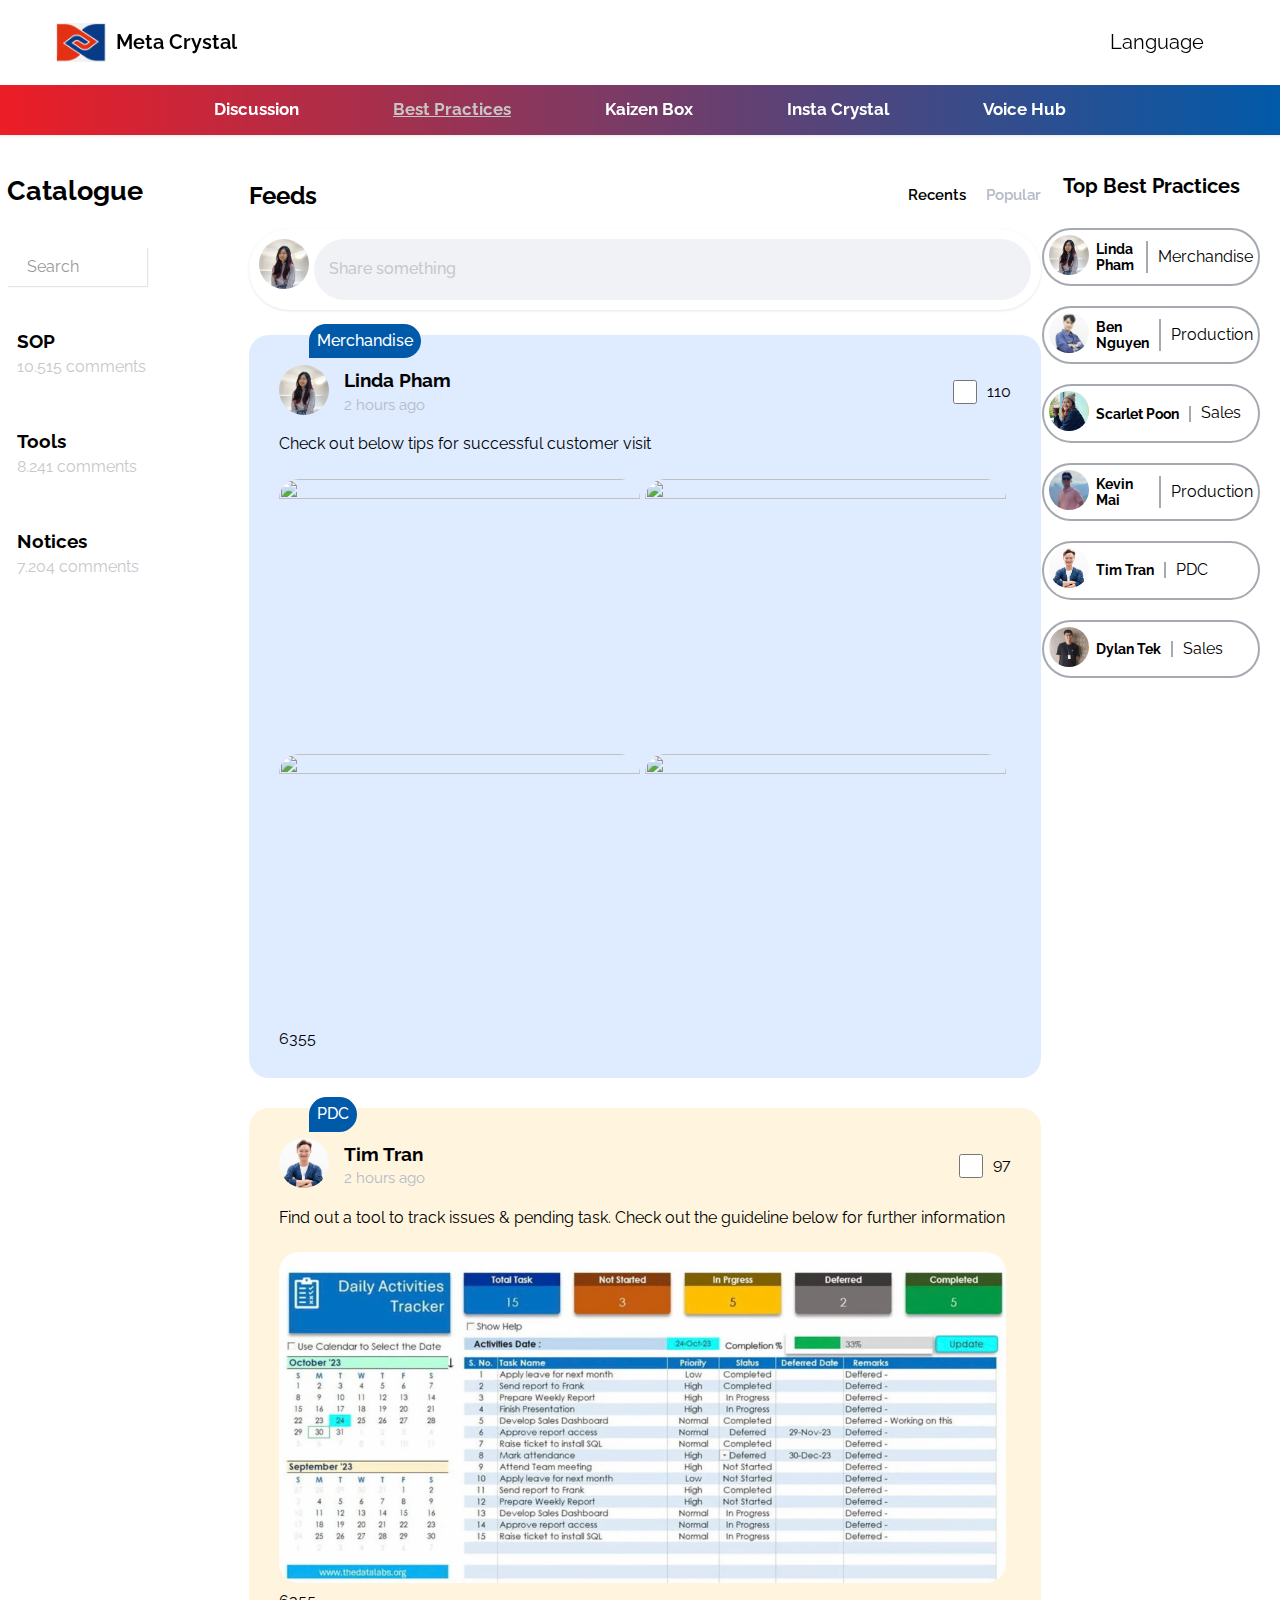
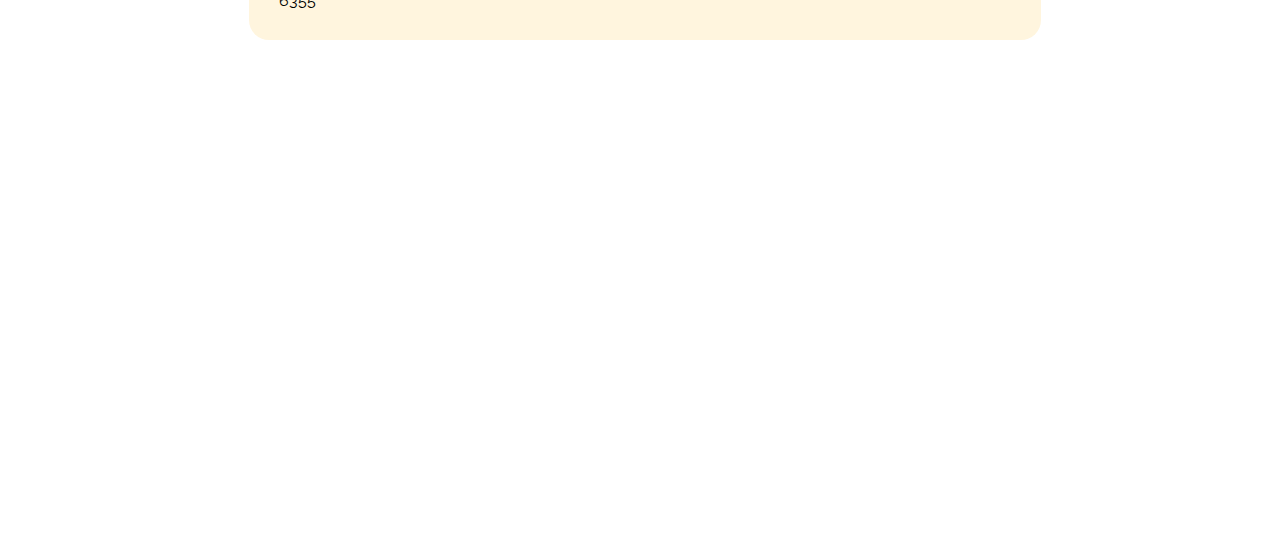
==== bestpr.html @ 057460f2 "demo" ====
<!DOCTYPE html>
<html lang="en">
<head>
    <meta charset="UTF-8">
    <meta name="viewport" content="width=device-width, initial-scale=1.0">
    <title>Meta Crystal</title>
    <link rel="stylesheet" href="./assets/bootstrap/bootstrap.min.css">
    <link rel="preconnect" href="https://fonts.googleapis.com">
    <link rel="stylesheet" href="https://cdnjs.cloudflare.com/ajax/libs/font-awesome/6.5.2/css/all.min.css" integrity="sha512-SnH5WK+bZxgPHs44uWIX+LLJAJ9/2PkPKZ5QiAj6Ta86w+fsb2TkcmfRyVX3pBnMFcV7oQPJkl9QevSCWr3W6A==" crossorigin="anonymous" referrerpolicy="no-referrer" />
    <link rel="preconnect" href="https://fonts.gstatic.com" crossorigin>
    <link href="https://fonts.googleapis.com/css2?family=Raleway:ital,wght@0,100..900;1,100..900&display=swap" rel="stylesheet">
    <link rel="stylesheet" href="./assets/css/reset.css">
    <link rel="stylesheet" href="./assets/css/base.css">
    <link rel="stylesheet" href="./assets/css/style2.css">
</head>
<body>
    <header class="header">
        <div class="header-top">
            <div class="inner-logo">
                <a href="#">
                    <img src="./assets/images/png-transparent-isight-vision-care-crystal-group-business-crystal-industrial-bangladesh-private-limited-manufacturing-business-blue-angle-text.png" alt="logo">
                    <span>Meta Crystal</span>
                </a>
            </div>
            <div class="inner-menu">
                <ul>
                    <li>
                        <a href="#">
                            <i class="fa-solid fa-magnifying-glass"></i>
                        </a>
                    </li>
                    <li>
                        <a href="#">
                            <i class="fa-regular fa-bell"></i>
                        </a>
                    </li>
                    <li>
                        <a href="#">
                            <i class="fa-regular fa-user"></i>
                        </a>
                    </li>
                    <li>
                        <a href="#">
                            <i class="fa-solid fa-gear"></i>           
                        </a>
                    </li>
                    <li>
                        <a href="#">
                            <span>Language</span>
                        </a>
                    </li>
                </ul>
            </div>
        </div>
        <div class="header-main">
            <div class="container">
                <div class="inner-wrap">
                    <a href="./index.html">Discussion</a>
                    <a href="#">Best Practices</a>
                    <a href="./idea.html">Kaizen Box</a>
                    <a href="./moment.html">Insta Crystal</a>
                    <a href="#">Voice Hub</a>
                </div>
            </div>
        </div>
    </header>


    <div class="section-main">
        <div class="container-2">
            <div class="inner-menu">
                <div class="wrapper">
                    <h2 class="title">Catalogue</h2>
                    <a href="#" class="look-up">
                        <i class="fa-solid fa-magnifying-glass"></i>
                        <span>Search</span>
                    </a>
                    <div class="list-trend">
                        <div class="box-trend">
                            <div class="box-inf">
                                <a href="#">
                                    <i class="fa-solid fa-industry"></i>
                                </a>
                                <div class="box-decs">
                                    <h3 class="inner-title">SOP</h3>
                                    <div class="num-cmt">10.515 comments</div>
                               </div>
                            </div>
                        </div>
                        
                        <div class="box-trend">
                            <div class="box-inf">
                                <a href="#">
                                    <i class="fa-solid fa-wrench"></i>                                </a>
                                <div class="box-decs">
                                    <h3 class="inner-title">Tools</h3>
                                    <div class="num-cmt">8.241 comments</div>
                               </div>
                            </div>
                        </div>
        
                        <div class="box-trend">
                            <div class="box-inf">
                                <a href="#">
                                    <i class="fa-solid fa-note-sticky"></i>                                </a>
                                <div class="box-decs">
                                    <h3 class="inner-title">Notices</h3>
                                    <div class="num-cmt">7.204 comments</div>
                               </div>
                            </div>
                        </div> 
                    </div>         
                </div>
            </div>

            <div class="section-one">
                <!-- <div class="container-2"> -->
                    <div class="main">
                        <div class="header-sec">
                            <h2>Feeds</h2>
                            <div class="header-sm">
                                <h3>Recents</h3>
                                <h3>Popular</h3>
                            </div>
                        </div>
                        <div class="content">
                            <div class="user user-ask">
                                <a href="#">
                                    <img src="./assets/images/kl.png" alt="">
                                </a>
                                <div class="inner-icon">
                                    <i class="fa-solid fa-pencil"></i>
                                </div>
                                <div class="writer"> 
                                    <div class="inner-content"> 
                                        <p class="content">Share something</p> 
                                    </div>
                                </div>
                            </div>
                            <div class="wrapper">
                                <div class="catalogue">
                                    Merchandise
                                </div>
                                <div class="content-top">
                                    <div class="user-infor">
                                        <a href="#">
                                            <img src="./assets/images/kl.png" alt="">
                                        </a>
                                        <div class="user-box">
                                            <div class="name">Linda Pham</div>
                                            <div class="time">2 hours ago</div>
                                        </div>
                                    </div>
                                    <div class="user-vote">
                                        <input type="checkbox" class="voter" name="vote">
                                        <div class="number-vote">110</div>
                                    </div>
                                </div>
                                <div class="user-post">
                                    <!-- <h2 class="inner-title">Hello Crystal</h2> -->
                                    <p class="content-post">Check out below tips for successful customer visit​</p>
                                    <div class="photo-post">
                                        <div class="photo">
                                            <img src="./assets/images/best-pr1-1.jpg" alt="">
                                        </div>
                                        <div class="photo">
                                            <img src="./assets/images/best-pr-1-2.png" alt="">
                                        </div>
                                    </div>
                                    <div class="photo-post">
                                        <div class="photo">
                                            <img src="./assets/images/best-pr-1-3.jpg" alt="">
                                        </div>
                                        <div class="photo">
                                            <img src="./assets/images/best-pr-1-4.jpg" alt="">
                                        </div>
                                    </div>

                                    <div class="num-contact">
                                        <div class="eye">
                                            <i class="fa-solid fa-eye"></i>
                                            <span>6355</span>
                                        </div>
                                    </div>

                                </div>
                            </div>

                            <div class="wrapper">
                                <div class="catalogue">
                                    PDC
                                </div>
                                <div class="content-top">
                                    <div class="user-infor">
                                        <a href="#">
                                            <img src="./assets/images/Tim_Tran.png" alt="">
                                        </a>
                                        <div class="user-box">
                                            <div class="name">Tim Tran</div>
                                            <div class="time">2 hours ago</div>
                                        </div>
                                    </div>
                                    <div class="user-vote">
                                        <input type="checkbox" class="voter" name="vote">
                                        <div class="number-vote">97</div>
                                    </div>
                                </div>
                                <div class="user-post">
                                    <!-- <h2 class="inner-title">Hello Crystal</h2> -->
                                    <p class="content-post">Find out a tool to track issues & pending task​. Check out the guideline below for further information</p>
                                    <div class="photo-post">
                                        <div class="photo">
                                            <img src="./assets/images/best-pr-2-1.png" alt="">
                                        </div>
                                    </div>

                                    <div class="num-contact">
                                        <div class="eye">
                                            <i class="fa-solid fa-eye"></i>
                                            <span>6355</span>
                                        </div>
                                    </div>

                                </div>
                            </div>

                            
        
                        </div>
        
                    </div>
                <!-- </div> -->        
            </div>


            <div class="side-bar">
                <div class="wrapper">
                            <h2 class="chart-top">
                                Top Best Practices
                            </h2>
                            <div class="chart-content">
                                <ul>
                                    <li class="user-chart">
                                        <a href="#">
                                            <img src="./assets/images/kl.png" alt="">
                                        </a>
                                        <span class="name"> Linda Pham</span>
                                        <span class="inner-title">Merchandise</span>
                                    </li>
        
                                    <li class="user-chart">
                                        <a href="#">
                                            <img src="./assets/images/Ben.png" alt="">
                                        </a>
                                        <span class="name"> Ben Nguyen</span>
                                         <span class="inner-title">Production</span>
                                    </li>
        
                                    <li class="user-chart">
                                        <a href="#">
                                            <img src="./assets/images/Scarlet.png" alt="">
                                        </a>
                                            <span class="name"> Scarlet Poon</span>
                                            <span class="inner-title">Sales</span>
                                    </li>
        
                                    <li class="user-chart">
                                        <a href="#">
                                            <img src="./assets/images/Kevin Mai.png" alt="">
                                        </a>
                                            <span class="name"> Kevin Mai</span>
                                            <span class="inner-title">Production</span>
                                    </li>
        
                                    <li class="user-chart">
                                        <a href="#">
                                            <img src="./assets/images/Tim_Tran.png" alt="">
                                        </a>
                                            <span class="name"> Tim Tran</span>
                                            <span class="inner-title">PDC</span>
                                    </li>
        
                                    <li class="user-chart">
                                        <a href="#">
                                            <img src="./assets/images/Dylan Tek.png" alt="">
                                        </a>
                                            <span class="name"> Dylan Tek</span>
                                            <span class="inner-title">Sales</span>
                                    </li>
                                </ul>       
                            </div>
                    </div>
                </div>
            </div>

            
        </div>
    </div>




    <!-- end section-one -->


    <!-- sidebar -->

    <aside class="sidebar">

    </aside>

    <!-- end sidebar -->

    <!-- foot -->

    <footer class="footer">

    </footer>

    <!-- end foot -->





    <script src="./assets/bootstrap/jquery.slim.min.js"></script>   
    <script src="./assets/bootstrap/bootstrap.bundle.min.js"></script>
</body>
</html>
---- assets/css/base.css ----
@import url('https://fonts.googleapis.com/css2?family=Raleway:ital,wght@0,100..900;1,100..900&display=swap');
:root {
    --color1: rgb(236,29,38);
    --color2: rgb(1,90,169);
    --font: "Raleway", sans-serif;
}
* {
    font-family: var(--font);
    text-decoration: none;
    box-sizing: border-box;
} 

.container {
    max-width: 1290px;
    width: 100%;
    margin: auto;
    padding: -1px 190px;
}

.container-2 {
    max-width: 1400px;
    width: 100%;
    margin: auto;
}


ul {
    list-style-type: none;
    padding: 0;
    margin: 0;
}

.header {
    margin-top: 0;
    z-index: 1;
}

.header {
    display: block;
    box-shadow: 0 1px 3px 0 rgba(0, 0, 0, 0.1);
    position: fixed;
    width: 100%;
    top: 0;
    right: 0;
    left: 0;
}

.header .header-top {
    height: 85px;
    background: #fff;
    display: flex;
    justify-content: space-between;
    align-items: center;
    width: 100%;
    margin: auto;
    padding: 0 56px;
    box-shadow: 0 1px 3px 0 rgba(0, 0, 0, 0.1);
}

.header-top .inner-logo a {
    display: flex;
    justify-content: center;
    align-items: center;
    font-size: 20px;
    font-weight: 650;
    color: black;
}

.header-top img {
    max-width: 100%;
    width: 50px;
    height: auto;
    margin-right: 10px;
}

.header .inner-menu ul {
    display: flex;
}

.header .inner-menu ul li {
    padding: 0 20px;
}

.header .inner-menu ul li a {
    font-size: 25px;
    color: black;
}

.header .inner-menu ul li a:hover {
    color: #c6c5c5;
}

.header .inner-menu ul li:nth-child(5) a {
    font-size: 20px;
}

.header-main {
    height: 50px;
    background: linear-gradient(90deg, var(--color1), var(--color2));
    display: flex;
    text-align: center;
}

.header .header-main .inner-wrap a {
    padding: 0 45px;
    font-weight: 700;
    font-size: 17px;
    color: #fff;
}

.header .header-main .inner-wrap a:hover {
    text-decoration: underline;
    color: #c6c5c5;
}


/* user */

.user img {
    width: 50px;
    height: 50px;
    object-fit: cover;
    border-radius: 50%;
    margin-right: 5px;
}

.user .inner-content {
    background: rgb(240,242,246);
    border-radius: 37px;
    padding: 5px 15px;
    margin-bottom: 10px;
}

.user .writer .name {
    font-weight: 700;
    font-size: 16px;
    margin-bottom: 7px;
    margin-top: 8px;
}

.user i {
    color: var(--color1);
    font-size: 18px;
    margin-bottom: 5px;
}

.user span {
    color: var(--color1);

}



.user-ask {
    display: flex;
    background: #fff;
    border-radius: 100px;
    padding: 10px 10px 0 10px;
    width: 100%;
    box-shadow: 0 1px 3px 0 rgba(0, 0, 0, 0.1);
    margin-bottom: 25px;

}

.user-ask .inner-content {
    width: 100%;
}

.user-ask .writer {
    width: 100%;
}

.user-ask .user-ask {
    width: 100%;
}

.user-ask .content {
    width: 100%;
    color: #c8c8c8;
    font-weight: 500;
}


/* end user */

.user-infor {
    display: flex;
    align-items: center;
}

.user-infor img {
    width: 50px;
    height: 50px;
    object-fit: cover;
    border-radius: 50%;
    margin-right: 15px;
}

.user-infor .name {
    font-weight: 700;
    font-size: 19px;
    margin-bottom: 5px;
}

.user-infor .time {
    font-size: 15px;
    color: #b5bac7;
}

/* .user-post .inner-title {
    text-align: center;
    font-size: 30px;
} */






/* .user-chart a {
    display: flex;
    align-items: center;
}

.user-chart a img {
    width: 45px;
    height: 45px;
    object-fit: cover;
    border-radius: 50%;
    margin-right: 15px;
}

.user-chart .name {
    font-weight: 700;
    font-size: 19px;
}

.user-chart a {
    color: black;
    margin-left: 22px;
}

.user-chart .inner-title {
    font-size: 20px;
    text-align: center;
} */



.user-cmt {
    margin-top: 15px;
    display: flex;
    background: #fff;
    border-radius: 100px;
    padding: 10px 10px 0 10px;
    width: 100%;
    box-shadow: 0 1px 3px 0 rgba(0, 0, 0, 0.1);

}

.user-cmt .inner-content {
    width: 100%;
}

.user-cmt .writer {
    width: 100%;
}

.user-cmt .user-ask {
    width: 100%;
}

.user-cmt .content {
    width: 100%;
    color: #c8c8c8;
    font-weight: 500;
}
---- assets/css/style2.css ----
.header-main .inner-wrap a:nth-child(2){
    text-decoration: underline;
    color: #c6c5c5;
}

.section-one .main {
    max-width: 900px;
    width: 100%;
    margin: 0 19px;
    padding: 20px 0 0 30px;
}


.section-one {
    margin-top: 7px;
}

.section-one .wrapper {
    margin-top: 10px;
    border-radius: 20px;
    padding: 30px;
    background: #dfebff;
    position: relative;
    margin-bottom: 30px;
}

.section-one .wrapper:nth-child(3){
    background-color: #fff5de;
}

.section-one .wrapper:nth-child(4){
    background-color: #e4b5b4;
}


.section-one .catalogue {
    position: absolute;
    left: 60px;
    top: -11px;
    background: var(--color2);
    padding: 8px;
    border-radius: 30px 30px 30px 0;
    font-weight: 500;
    color: #fff;
    overflow: visible;
}

.section-one .content-top  {
    display: flex;
    justify-content: space-between;
}

.section-one .user-vote {
    display: flex;
    align-items: center;
}

.section-one .voter {
    width: 24px;
    height: 24px;
}

.section-one .number-vote {
    margin-left: 10px;
    font-size: 16px;
}

.section-one .photo-post {
    margin-top: 25px;
    display: flex;
}

.section-one .photo {
    width: calc(100%/2 - 5px);
    margin-right: 5px;
    margin-bottom: 5px;
}

.section-one .photo-post:nth-child(2) {
    margin-bottom: 0;
}

.section-one .photo-post:nth-child(3) {
    margin-top: 0;

}

.user-post .photo img {
    width: 100%;
    object-fit: cover;
    border-radius: 20px;
    aspect-ratio: 4/3;
}

.user-post .photo:nth-child(3) img {
    aspect-ratio: 4/3;
    height: 245px;
    width: auto;
}

.section-one .wrapper:nth-child(3) .photo {
    width: 100%;
}

.section-one .wrapper:nth-child(3) .photo img {
    width: 100%;
    aspect-ratio: 2.2/1;
    object-fit: cover;
}

.section-one .header-sec h2 {
    font-size: 24px;
}

.section-one .header-sec h3 {
    font-size: 15px;
    color: #b5bac7;
    margin-left: 20px;
    font-weight: 600;
}

.section-one .header-sec h3:nth-child(1){
    color: black;
}

.section-one .header-sec {
    display: flex;
    justify-content: space-between;
    align-items: center;
}

.section-one .header-sm {
    display: flex;
}

.section-one .sidebar {
    overflow: auto;
    border: 1px dashed #d3d3d3;
    margin-left: 10px;
    width: calc(25% - 5px);
    padding-top: 42px;
    height: 520px;
}

.section-one .chart-top {
    position: absolute;
    top: 183px;
    right: 173px;
    background: var(--color1);
    padding: 8px;
    border-radius: 30px;
    font-weight: 500;
    color: #fff;
    font-size: 20px;
}

.section-one .sidebar ul {
    text-align: center;
}

.user-cmt {
    margin-top: 15px;
    display: flex;
    background: #fff;
    border-radius: 100px;
    padding: 10px 10px 0 10px;
    width: 100%;
    box-shadow: 0 1px 3px 0 rgba(0, 0, 0, 0.1);

}

.user-cmt .inner-content {
    width: 100%;
}

.user-cmt .writer {
    width: 100%;
}

.user-cmt .user-ask {
    width: 100%;
}

.user-cmt .content {
    width: 100%;
    color: #c8c8c8;
    font-weight: 500;
}





.section-main {
    margin-top: 135px;
}

.section-main .container-2 {
    display: flex;

}

.section-main .inner-menu {
    max-width: 200px;
    width: 100%;
    background: #fff;
    height: 100%;
    top: 135px;
    left: 0;
    padding: 30px 7px;
    height: 2000px;
    position: sticky;
}
/* background: rgb(244,244,244); */

.section-main .sidebar {
    max-width: 333px;
    width: 100%;
    background: #fff;
    position: fixed;
    height: 500px;
    /* top: 135px;
    right: 0; */
    overflow: auto;
    /* border: 2px solid #a5aab1; */

}

.section-main .section-one {
    max-width: 1100px;
    width: 100%;
    /* background: rgb(245, 244, 244); */
    /* box-shadow: 1px 1px 1px 0px rgba(0, 0, 0, 0.1); */
}


.section-main .inner-menu h2 {
    width: 100%;
    height: 73px;
    font-size: 27px;
    font-weight: 700;
    padding: 10px 10px 0 0;
    margin: 0 0 20px 0;
}

.section-main .inner-menu .look-up {
    box-shadow: 1px 1px 1px 0px rgba(0, 0, 0, 0.1);
    padding: 10px;
    padding-right: 165px;
    margin-bottom: 10px;
    color: #99999a;
}

.section-main .inner-menu .look-up span {
    margin-left: 10px;
}


.section-main .inner-menu h2 {
    width: 100%;
    height: 73px;
    font-size: 27px;
    font-weight: 700;
    padding: 10px 10px 0 0;
    margin: 0 0 20px 0;
}

.section-main .inner-menu .look-up {
    box-shadow: 1px 1px 1px 0px rgba(0, 0, 0, 0.1);
    padding: 10px;
    padding-right: 68px;
    margin-bottom: 10px;
    color: #99999a;
}

.section-main .inner-menu .look-up span {
    margin-left: 10px;
}

.section-main .list-trend .box-trend {
    margin-top: 50px;
    display: flex;
    justify-content: space-between;
    align-items: center;
}

.section-main .list-trend .box-inf {
    display: flex;
    align-items: center;
}

.section-main .list-trend .box-inf a i {
    font-size: 40px;
    margin-right: 10px;
    color:  #b3c7e4;
}

.section-main .box-decs .inner-title {
    margin: 5px 0;
}

.section-main .box-decs .num-cmt {
    color: #c8c8c8;
}




.side-bar .wrapper {
    padding: 23px 20px;
}

.chart-top {
    font-size: 20px;
    text-align: center;
    margin-bottom: 30px;
}

.user-chart {
    display: flex;
    align-items: center;
    border: 2px solid #a5aab1;
    border-radius: 40px;
    padding: 5px;
    margin-bottom: 20px;
}

.user-chart a img {
    width: 40px;
    height: 40px;
    object-fit: cover;
    border-radius: 50%;
    margin-right: 7px;
}

.user-chart .name {
    font-weight: 700;
    margin-right: 10px;
    border-right: 2px solid #a5aab1;
    padding-right: 10px;
    font-size: 14px;
}

.user-chart .inner-title {
    font-size: 16px;
}
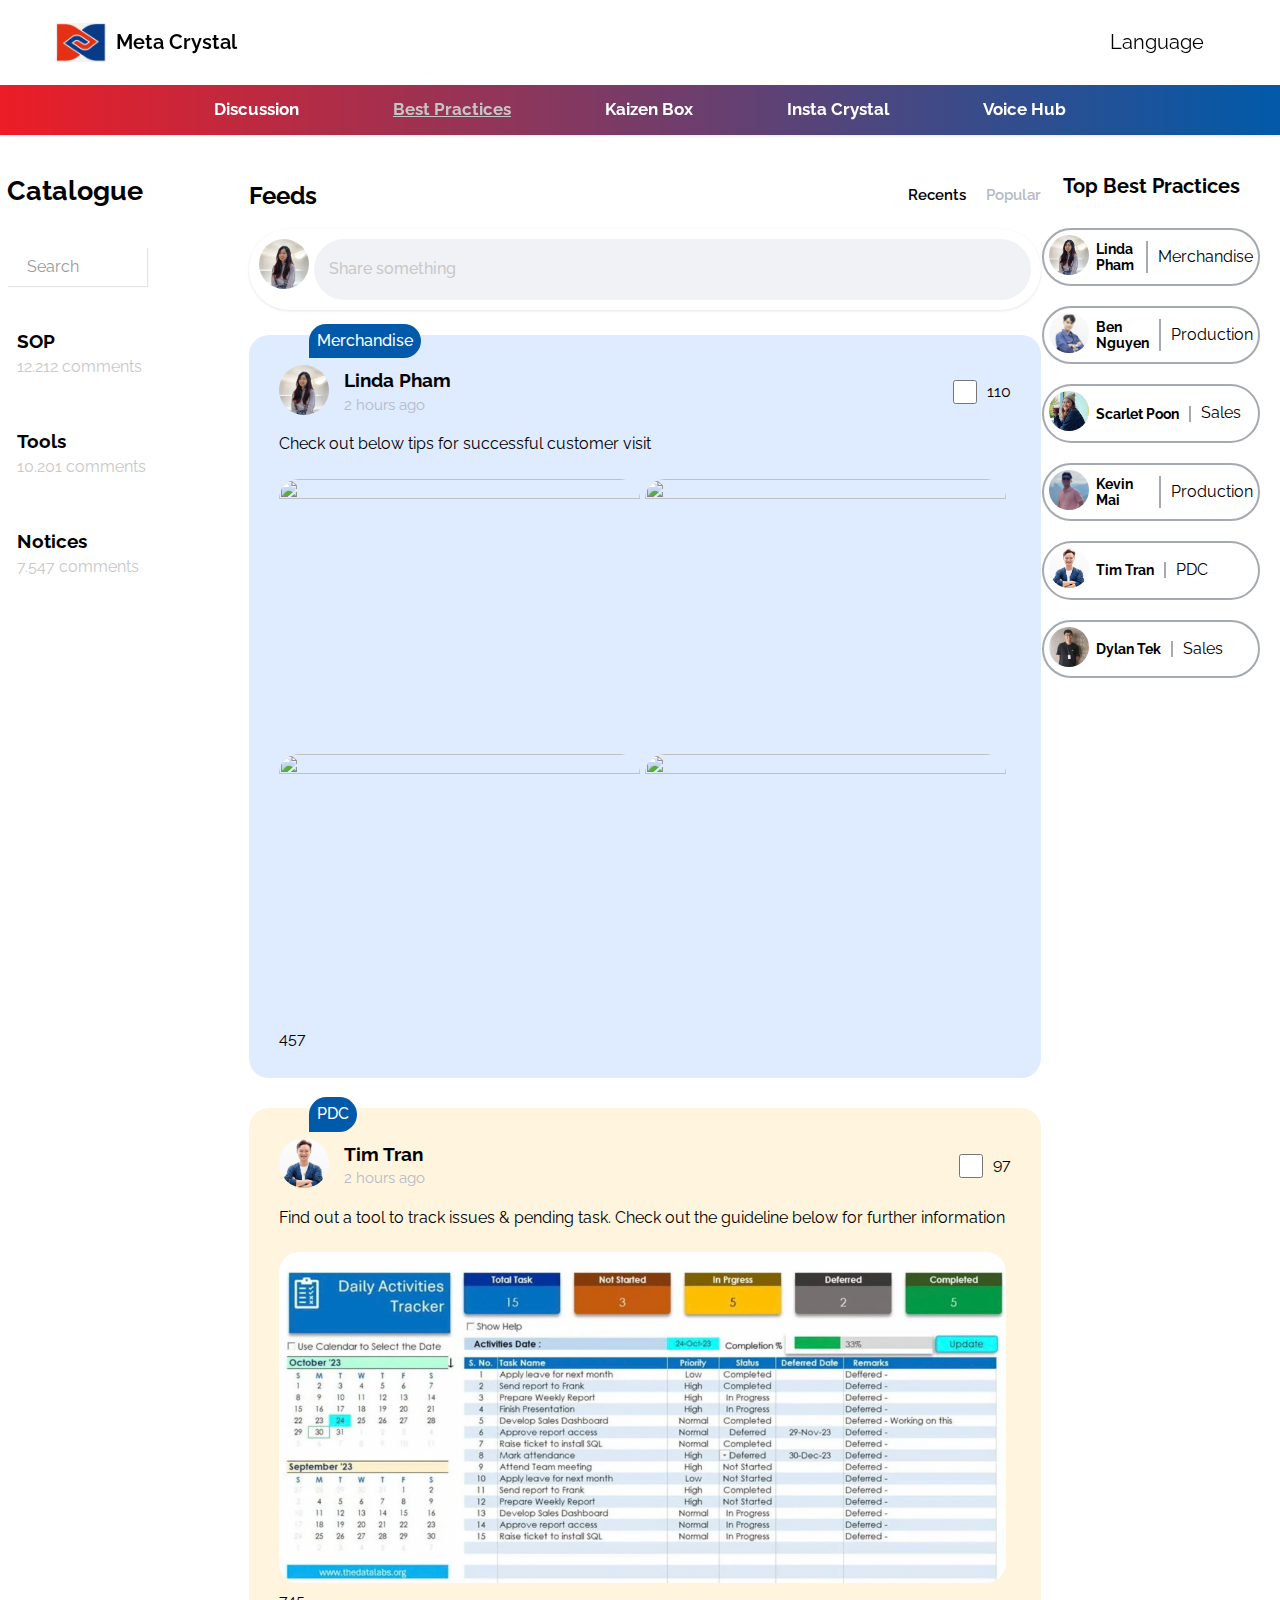
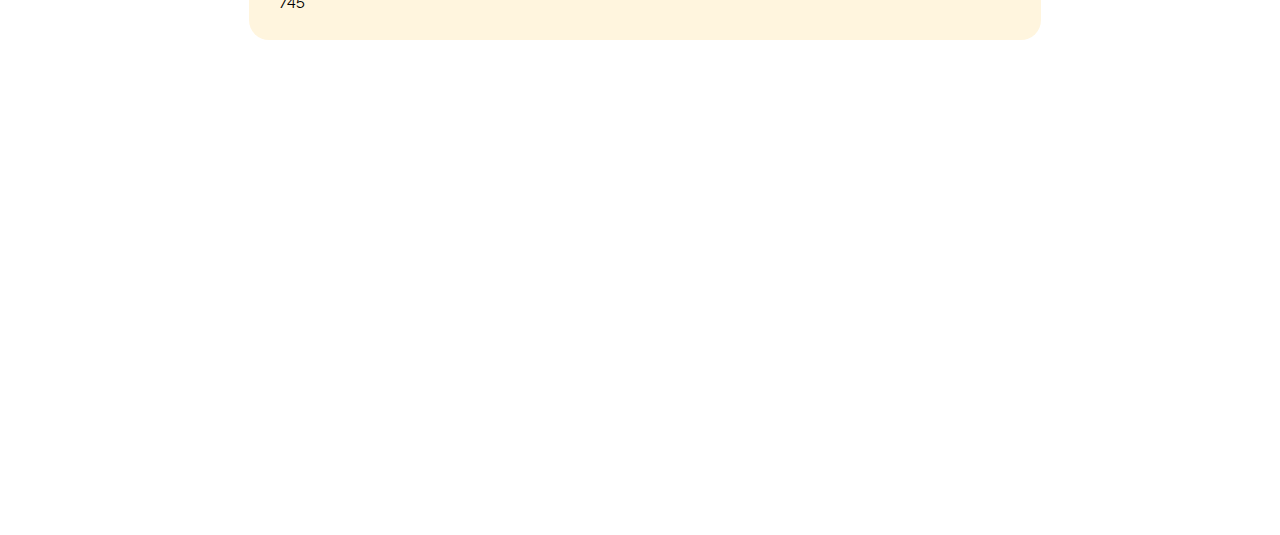
==== commit dafc8d13: "Update bestpr.html" ====
--- a/bestpr.html
+++ b/bestpr.html
@@ -83,7 +83,7 @@
                                 </a>
                                 <div class="box-decs">
                                     <h3 class="inner-title">SOP</h3>
-                                    <div class="num-cmt">10.515 comments</div>
+                                    <div class="num-cmt">12.212 comments</div>
                                </div>
                             </div>
                         </div>
@@ -94,7 +94,7 @@
                                     <i class="fa-solid fa-wrench"></i>                                </a>
                                 <div class="box-decs">
                                     <h3 class="inner-title">Tools</h3>
-                                    <div class="num-cmt">8.241 comments</div>
+                                    <div class="num-cmt">10.201 comments</div>
                                </div>
                             </div>
                         </div>
@@ -105,7 +105,7 @@
                                     <i class="fa-solid fa-note-sticky"></i>                                </a>
                                 <div class="box-decs">
                                     <h3 class="inner-title">Notices</h3>
-                                    <div class="num-cmt">7.204 comments</div>
+                                    <div class="num-cmt">7.547 comments</div>
                                </div>
                             </div>
                         </div> 
@@ -179,7 +179,7 @@
                                     <div class="num-contact">
                                         <div class="eye">
                                             <i class="fa-solid fa-eye"></i>
-                                            <span>6355</span>
+                                            <span>457</span>
                                         </div>
                                     </div>
 
@@ -217,7 +217,7 @@
                                     <div class="num-contact">
                                         <div class="eye">
                                             <i class="fa-solid fa-eye"></i>
-                                            <span>6355</span>
+                                            <span>745</span>
                                         </div>
                                     </div>
 
@@ -266,7 +266,7 @@
         
                                     <li class="user-chart">
                                         <a href="#">
-                                            <img src="./assets/images/Kevin Mai.png" alt="">
+                                            <img src="./assets/images/Kevin_Mai.png" alt="">
                                         </a>
                                             <span class="name"> Kevin Mai</span>
                                             <span class="inner-title">Production</span>
@@ -282,7 +282,7 @@
         
                                     <li class="user-chart">
                                         <a href="#">
-                                            <img src="./assets/images/Dylan Tek.png" alt="">
+                                            <img src="./assets/images/Dylan_Tek.png" alt="">
                                         </a>
                                             <span class="name"> Dylan Tek</span>
                                             <span class="inner-title">Sales</span>
@@ -326,4 +326,4 @@
     <script src="./assets/bootstrap/jquery.slim.min.js"></script>   
     <script src="./assets/bootstrap/bootstrap.bundle.min.js"></script>
 </body>
-</html>+</html>
